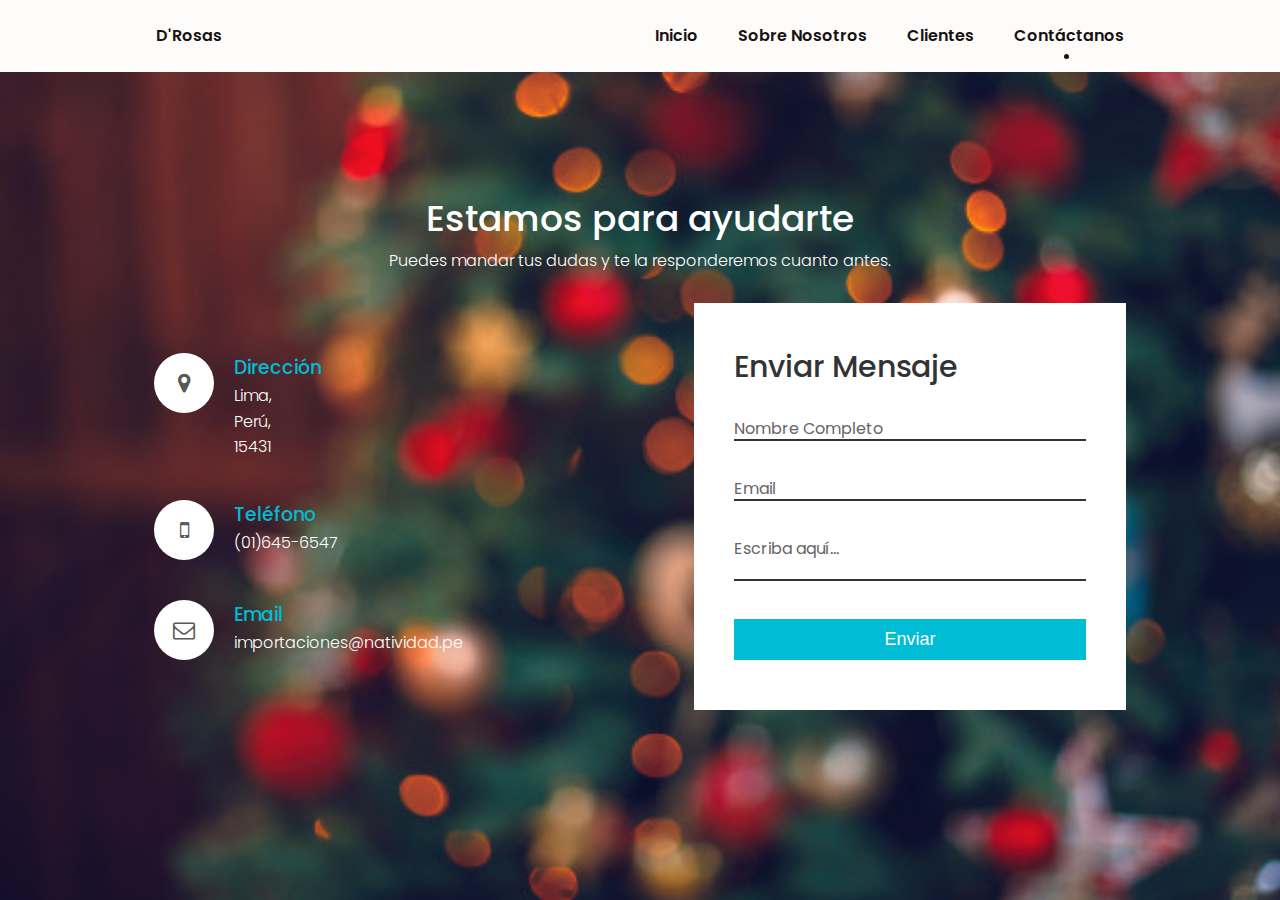
==== contact.html @ 264bf9b5 "first commit" ====
<!DOCTYPE html>
<html lang="es">

<head>
    <meta charset="UTF-8">
    <meta name="viewport" content="width=device-width, initial-scale=1.0">
    <title>Contacta con Nosotros</title>
    <link rel="stylesheet" href="https://stackpath.bootstrapcdn.com/font-awesome/4.7.0/css/font-awesome.min.css" integrity="sha384-wvfXpqpZZVQGK6TAh5PVlGOfQNHSoD2xbE+QkPxCAFlNEevoEH3Sl0sibVcOQVnN" crossorigin="anonymous">
    <link rel="stylesheet" href="assets/css/main.css">
    <link rel="stylesheet" href="assets/css/responsive.css">
</head>

<body>
    <!--========== HEADER ==========-->
    <header class="l-header" id="header">
        <nav class="nav bd-container">
            <a href="#" class="nav__logo">D'Rosas</a>
            <div class="nav__menu" id="nav-menu">
                <ul class="nav__list">
                    <li class="nav__item"><a href="index.html" class="nav__link">Inicio</a></li>
                    <li class="nav__item"><a href="#" class="nav__link">Sobre Nosotros</a></li>
                    <li class="nav__item"><a href="#" class="nav__link">Clientes</a></li>
                    <li class="nav__item"><a href="contact.html" class="nav__link active-link">Contáctanos</a></li>
                </ul>
            </div>
        </nav>
    </header>
    <section class="contact">
        <div class="content">
            <h2>Estamos para ayudarte</h2>
            <p>Puedes mandar tus dudas y te la responderemos cuanto antes.</p>
        </div>
        <div class="container">
            <div class="contact-info">
                <div class="box">
                    <div class="icon"><i class="fa fa-map-marker" aria-hidden="true"></i></div>
                    <div class="text">
                        <h3>Dirección</h3>
                        <p>Lima,<br>Perú,<br>15431</p>
                    </div>
                </div>
                <div class="box">
                    <div class="icon"><i class="fa fa-mobile" aria-hidden="true"></i></div>
                    <div class="text">
                        <h3>Teléfono</h3>
                        <p>(01)645-6547</p>
                    </div>
                </div>
                <div class="box">
                    <div class="icon"><i class="fa fa-envelope-o" aria-hidden="true"></i></div>
                    <div class="text">
                        <h3>Email</h3>
                        <p>importaciones@natividad.pe</p>
                    </div>
                </div>
            </div>
            <div class="contact-form">
                <form>
                    <h2>Enviar Mensaje</h2>
                    <div class="input-box">
                        <input type="text" name="" required="required">
                        <span>Nombre Completo</span>
                    </div>
                    <div class="input-box">
                        <input type="text" name="" required="required">
                        <span>Email</span>
                    </div>
                    <div class="input-box">
                        <textarea required="required"></textarea>
                        <span>Escriba aquí...</span>
                    </div>
                    <div class="input-box">
                        <input type="submit" name="" value="Enviar">
                    </div>
                </form>
            </div>
        </div>
    </section>
</body>

</html>
---- assets/css/main.css ----
/*===== GOOGLE FONTS =====*/
@import url('https://fonts.googleapis.com/css2?family=Poppins:wght@400;600;700&display=swap');

/*===== VARIABLES CSS =====*/
:root {
    --header-height: 3rem;

    /*========== Colors ==========*/
    --first-color: #DA2535;
    --first-color-alt: #C42130;
    --first-color-send: #DE3B49;
    --title-color: #161212;
    --text-color: #5B5757;
    --text-color-light: #8F8A8A;
    --body-color: #FEFBFB;
    --container-color: #FFF;

    /*========== Font and typography ==========*/
    --body-font: 'Poppins', sans-serif;
    --biggest-font-size: 2rem;
    --h2-font-size: 1.25rem;
    --h3-font-size: 1.125rem;
    --normal-font-size: .938rem;
    --small-font-size: .813rem;

    /*========== Font weight ==========*/
    --font-semi-bold: 600;
    --font-bold: 700;

    /*========== Margenes ==========*/
    --mb-1: .5rem;
    --mb-2: 1rem;
    --mb-3: 1.5rem;
    --mb-4: 2rem;
    --mb-5: 2.5rem;
    --mb-6: 3rem;
    /*========== z index ==========*/

    --z-tooltip: 10;
    --z-fixed: 100;
}

/*========== BASE ==========*/
*,
::before,
::after {
    box-sizing: border-box;
}

html {
    scroll-behavior: smooth;
}

/*========== Variables Dark theme ==========*/
body.dark-theme {
    --first-color-send: #161212;
    --title-color: #F3F1F1;
    --text-color: #D1C7C8;
    --body-color: #251D1E;
    --container-color: #302728;
}

/*========== Button Dark/Light ==========*/
.change-theme {
    position: absolute;
    right: 1.5rem;
    top: 2.2rem;
    display: flex;
    color: var(--title-color);
    font-size: 2rem;
    cursor: pointer;
}

body {
    margin: var(--header-height) 0 0 0;
    font-family: var(--body-font);
    font-size: var(--normal-font-size);
    background-color: var(--body-color);
    color: var(--text-color);
    line-height: 1.6;
}

h1,
h2,
h3,
ul,
p {
    margin: 0;
}

h1,
h2,
h3 {
    font-weight: var(--font-semi-bold);
    color: var(--title-color);
}

ul {
    padding: 0;
    list-style: none;
}

a {
    text-decoration: none;
}

img {
    max-width: 100%;
    height: auto;
}

/*========== CLASS CSS ==========*/
.section {
    padding: 4rem 0 2rem;
}

/*========== LAYOUT ==========*/
.l-main {
    overflow: hidden;
}

.bd-container {
    max-width: 968px;
    width: calc(100% - 3rem);
    margin-left: var(--mb-3);
    margin-right: var(--mb-3);
}

.bd-grid {
    display: grid;
    gap: 1.5rem;
}

.l-header {
    width: 100%;
    position: fixed;
    top: 0;
    left: 0;
    z-index: var(--z-fixed);
    background-color: var(--body-color);
}

/*========== NAV ==========*/
.nav {
    height: var(--header-height);
    display: flex;
    justify-content: space-between;
    align-items: center;
}

@media screen and (max-width: 768px) {
    .nav__menu {
        position: fixed;
        top: -100%;
        left: 0;
        right: 0;
        width: 90%;
        margin: 0 auto;
        padding: 2.5rem 0 0;
        text-align: center;
        background-color: var(--body-color);
        transition: .4s;
        box-shadow: 0 0 4px rgba(0, 0, 0, .1);
        border-radius: 2rem;
        z-index: var(--z-fixed);
    }
}

.nav__item {
    margin-bottom: var(--mb-3);
}

.nav__link,
.nav__logo,
.nav__toggle {
    color: var(--title-color);
    font-weight: var(--font-semi-bold);
}

.nav__logo:hover {
    color: var(--first-color);
}

.nav__link {
    transition: .3s;
}

.nav__link:hover {
    color: var(--first-color);
}

.nav__toggle {
    font-size: 1.3rem;
    cursor: pointer;
}

/* ACTIVE MENU LINK */
.active-link {
    position: relative;
}

.active-link::before {
    content: '';
    position: absolute;
    bottom: -.75rem;
    left: 45%;
    width: 5px;
    height: 5px;
    background-color: var(--title-color);
    border-radius: 50%;
}

/*========== HOME ==========*/
.home__container {
    row-gap: .5rem;
}

.home__img {
    width: 280px;
    justify-self: center;
}

.home__title {
    font-size: var(--biggest-font-size);
    font-weight: var(--font-bold);
    margin-bottom: var(--mb-2);
}

.home__description {
    margin-bottom: var(--mb-3);
}

/*========== BUTTONS ==========*/
.button {
    display: inline-block;
    background-color: var(--first-color);
    color: #fff;
    padding: 1rem 1.5rem;
    border-radius: .5rem;
    font-weight: var(--font-semi-bold);
    transition: .3s;
}

.button:hover {
    background-color: var(--first-color-alt);
}

.button-link {
    background: none;
    padding: 0;
    color: var(--first-color);
}

.button-link:hover {
    background-color: transparent;
    color: var(--first-color-alt);
}

/*========== FOOTER ==========*/
.footer__container {
    grid-template-columns: repeat(auto-fit, minmax(220px, 1fr));
}

.footer__logo {
    color: var(--title-color);
}

.footer__title {
    margin-bottom: var(--mb-2);
}

.footer__logo,
.footer__title {
    font-size: var(--h3-font-size);
}

.footer__link {
    display: inline-block;
    margin-bottom: .75rem;
    color: var(--text-color);
}

.footer__link:hover {
    color: var(--first-color);
}

.footer__social {
    font-size: 1.5rem;
    color: var(--title-color);
    margin-right: var(--mb-3);
}

.footer__social:hover {
    color: var(--first-color);
}

.footer__copy {
    text-align: center;
    font-size: var(--small-font-size);
    color: var(--text-color-light);
    margin-top: 4rem;
}

/* Sección Metodo de Pago */
.payment {
    font-family: 'Lato', sans-serif;
    display: flex;
    justify-content: center;
    align-items: center;
    min-height: 100vh;
    background-color: #1c1c25;
}

.payment::before {
    content: '';
    position: absolute;
    top: -50%;
    left: 20%;
    width: 600px;
    height: 600px;
    background: linear-gradient(#f00, rgb(209, 16, 16));
    border-radius: 50%;
}

.ball::before {
    content: '';
    position: absolute;
    bottom: -50%;
    left: 40%;
    width: 600px;
    height: 600px;
    background: linear-gradient(#f00, rgb(209, 16, 16));
    border-radius: 50%;
}

.container-pay {
    width: 90%;
    max-width: 1000px;
    padding: 40px 20px;
    margin: auto;
    display: flex;
    flex-direction: column;
    align-items: center;
}

/* ---------- Estilos Generales de las cards ----------*/
.card {
    width: 100%;
    max-width: 550px;
    position: relative;
    color: #fff;
    transition: .3s ease all;
    transform: rotateY(0deg);
    transform-style: preserve-3d;
    cursor: pointer;
    z-index: 2;
}

.card.active {
    transform: rotateY(180deg);
}

.card>div {
    padding: 30px;
    border-radius: 15px;
    min-height: 315px;
    display: flex;
    flex-direction: column;
    justify-content: space-between;
    box-shadow: 0 10px 10px 0 rgba(90, 116, 148, 0.3);
}

/* ---------- card lead ----------*/

.card .lead {
    width: 100%;
    background: #282830;
    background-size: cover;
}

.lead .logo-marca {
    text-align: right;
    min-height: 50px;
}

.lead .logo-marca img {
    width: 100%;
    height: 100%;
    object-fit: cover;
    max-width: 80px;
}

.lead .chip {
    width: 100%;
    max-width: 50px;
    margin-bottom: 20px;
}

.lead .group .label {
    font-size: 16px;
    color: #7d8994;
    margin-bottom: 5px;
}

.lead .group .number,
.lead .group .name,
.lead .group .expiration {
    color: #fff;
    font-size: 22px;
    text-transform: uppercase;
}

.lead .flexbox {
    display: flex;
    justify-content: space-between;
    margin-top: 20px;
}

/* ---------- card rear ----------*/
.rear {
    background: #282830;
    background-size: cover;
    position: absolute;
    top: 0;
    transform: rotateY(180deg);
    backface-visibility: hidden;
}

.rear .magnetic-bar {
    height: 60px;
    background: #000;
    width: 100%;
    position: absolute;
    top: 30px;
    left: 0;
}

.rear .data {
    margin-top: 90px;
    display: flex;
    justify-content: space-between;
}

.rear .data p {
    margin-bottom: 5px;
}

.rear .data #firm {
    width: 70%;
}

.rear .data #firm .firm {
    height: 40px;
    background: repeating-linear-gradient(skyblue 0, skyblue 5px, orange 5px, orange 10px);
}

.rear .data #firm .firm p {
    line-height: 40px;
    font-family: 'Liu Jian Mao Cao', cursive;
    color: #000;
    font-size: 30px;
    padding: 0 10px;
    text-transform: capitalize;
}

.rear .data #ccv {
    width: 20%;
}

.rear .data #ccv .ccv {
    background: #fff;
    height: 40px;
    color: #000;
    padding: 10px;
    text-align: center;
}

.rear .info-pay {
    font-size: 14px;
    line-height: 24px;
}


/* ---------- Contenedor Boton ----------*/
.container-btn .btn-open-form {
    width: 50px;
    height: 50px;
    font-size: 20px;
    line-height: 20px;
    background: #d22323;
    color: #fff;
    position: relative;
    top: -25px;
    z-index: 3;
    border-radius: 100%;
    box-shadow: -5px 4px 8px rgba(182, 24, 24, 0.4);
    padding: 5px;
    transition: all .2s ease;
    border: none;
    cursor: pointer;
}

.container-btn .btn-open-form:hover {
    background: #b11818;
}

.container-btn .btn-open-form.active {
    transform: rotate(45deg);
}

/* ---------- form card ----------*/
.form-card {
    background: #fff;
    width: 100%;
    max-width: 700px;
    padding: 150px 30px 30px 30px;
    border-radius: 10px;
    position: relative;
    top: -150px;
    z-index: 1;
    clip-path: polygon(0 0, 100% 0, 100% 0, 0 0);
    transition: clip-path .3s ease-out;
}

.form-card.active {
    clip-path: polygon(0 0, 100% 0, 100% 100%, 0 100%);
}

.form-card label {
    display: block;
    color: #7d8994;
    margin-bottom: 5px;
    font-size: 16px;
}

.form-card input,
.form-card select,
.btn-send {
    border: 2px solid #CED6E0;
    font-size: 18px;
    height: 50px;
    width: 100%;
    padding: 5px 12px;
    transition: .3s ease all;
    border-radius: 5px;
}

.form-card input:hover,
.form-card select:hover {
    border: 2px solid #93BDED;
}

.form-card input:focus,
.form-card select:focus {
    outline: rgb(4, 4, 4);
    box-shadow: 1px 7px 10px -5px rgba(90, 116, 148, 0.3);
}

.form-card input {
    margin-bottom: 20px;
    text-transform: uppercase;
}

.form-card .flexbox {
    display: flex;
    justify-content: space-between;
}

.form-card .expires {
    width: 100%;
}

.form-card .ccv {
    min-width: 100px;
}

.form-card .group-select {
    width: 100%;
    margin-right: 15px;
    position: relative;
}

.form-card select {
    -webkit-appearance: none;
}

.form-card .group-select i {
    position: absolute;
    color: #CED6E0;
    top: 18px;
    right: 15px;
    transition: .3s ease all;
}

.form-card .group-select:hover i {
    color: #93bfed;
}

.form-card .btn-send {
    border: none;
    padding: 10px;
    font-size: 22px;
    color: #fff;
    background: #d22323;
    box-shadow: 2px 2px 10px 0px rgba(212, 0, 0, 0.4);
    cursor: pointer;
}

.form-card .btn-send:hover {
    background: #b11818;
}

/* Sección Contacto */
.contact {
    position: relative;
    min-height: 100vh;
    padding: 50px 100px;
    display: flex;
    justify-content: center;
    align-items: center;
    flex-direction: column;
    background: url(/assets/img/bg.jpg);
    background-size: cover;
}

.contact .content {
    max-width: 800px;
    text-align: center;
}

.contact .content h2 {
    font-size: 36px;
    font-weight: 500;
    color: #fff;
}

.contact .content p {
    font-weight: 300;
    color: #fff;
}

.container {
    width: 100%;
    display: flex;
    justify-content: center;
    align-items: center;
    margin-top: 30px;
}

.container .contact-info {
    width: 50%;
    display: flex;
    flex-direction: column
}

.container .contact-info .box {
    position: relative;
    padding: 20px 0;
    display: flex;
}

.container .contact-info .box .icon {
    min-width: 60px;
    height: 60px;
    background: #fff;
    display: flex;
    justify-content: center;
    align-items: center;
    border-radius: 50%;
    font-size: 22px;
}

.container .contact-info .box .text {
    display: flex;
    margin-left: 20px;
    font-size: 16px;
    color: #fff;
    flex-direction: column;
    font-weight: 300;
}

.container .contact-info .box .text h3 {
    font-weight: 500;
    color: #00bcd4;
}

.contact-form {
    width: 40%;
    padding: 40px;
    background: #fff;
}

.contact-form h2 {
    font-size: 30px;
    color: #333;
    font-weight: 500;
}

.contact-form .input-box {
    position: relative;
    width: 100%;
    margin-top: 10px;
}

.contact-form .input-box input,
.contact-form .input-box textarea {
    width: 100%;
    padding: 5px 0;
    font-size: 16px;
    margin: 10px 0;
    border: none;
    border-bottom: 2px solid #333;
    outline: none;
    resize: none;
}

.contact-form .input-box span {
    position: absolute;
    left: 0;
    padding: 5px 0;
    font-size: 16px;
    margin: 10px 0;
    pointer-events: none;
    transition: 0.5s;
    color: #666;
}

.contact-form .input-box input:focus~span,
.contact-form .input-box input:valid~span,
.contact-form .input-box textarea:focus~span,
.contact-form .input-box textarea:valid~span {
    color: #e91e63;
    font-size: 12px;
    transform: translateY(-20px);
}

.contact-form .input-box input[type="submit"] {
    width: 100%;
    background: #00bcd4;
    color: #fff;
    border: none;
    cursor: pointer;
    padding: 10px;
    font-size: 18px;
}
---- assets/css/responsive.css ----
@media screen and (min-width: 968px) {
    :root {
        --biggest-font-size: 3rem;
        --h2-font-size: 1.75rem;
        --h3-font-size: 1.25rem;
        --normal-font-size: 1rem;
        --small-font-size: .875rem;
    }
}
@media screen and (min-width: 968px) {
    .bd-container {
        margin-left: auto;
        margin-right: auto;
    }

    .home__img {
        width: 469px;
    }

    .home__container {
        column-gap: 5rem;
    }
}
/*========== MEDIA QUERIES ==========*/

/* For full-screen images on small screens */
@media screen and (max-width: 359px) {
    .home__img {
        width: 100%;
    }
}

@media screen and (min-width: 576px) {

    .home__container {
        grid-template-columns: repeat(2, 1fr);
        align-items: center;
    }

    .home__container {
        padding: 5rem 0 0;
    }

    .home__img {
        order: 1;
    }

    .home__img {
        width: 100%;
    }
}

@media screen and (min-width: 768px) {
    body {
        margin: 0;
    }

    .section {
        padding-top: 7rem;
    }

    .nav {
        height: calc(var(--header-height) + 1.5rem);
    }

    .nav__list {
        display: flex;
        align-items: center;
    }

    .nav__item {
        margin-left: var(--mb-5);
        margin-bottom: 0;
    }

    .nav__toggle {
        display: none;
    }

    .change-theme {
        position: initial;
        margin-left: var(--mb-4);
    }

    .home__container {
        padding: 7rem 2rem 0;
    }
}
@media (max-width:991px) {
    .contact {
        padding: 50px;
    }

    .container {
        flex-direction: column;
    }

    .container .contact-info {
        margin-bottom: 40px;
    }

    .container .contact-info,
    .contact-form {
        width: 100%;
    }
}
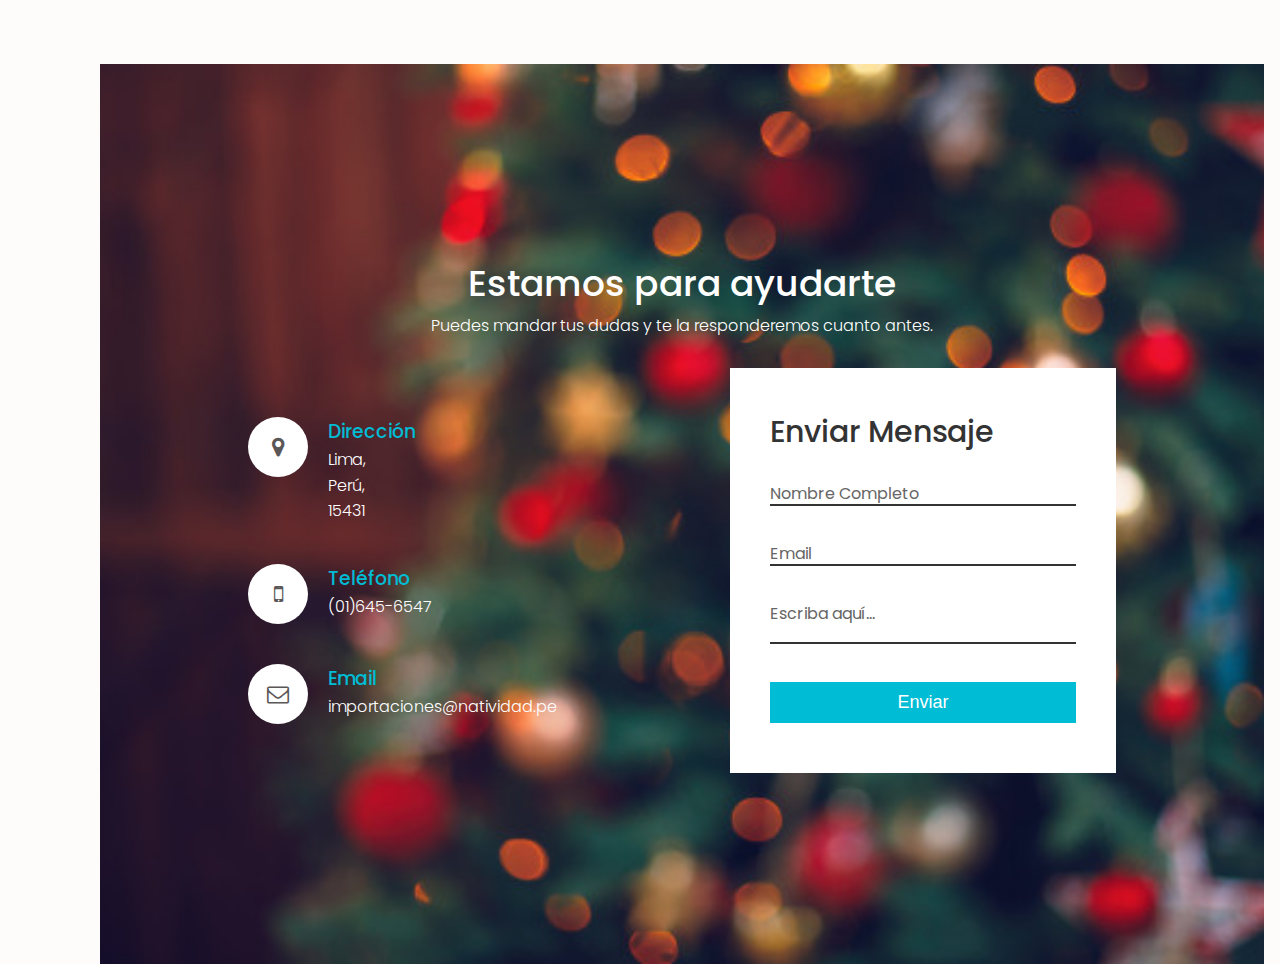
==== commit 22095265: "Guardando cambios" ====
--- a/contact.html
+++ b/contact.html
@@ -12,19 +12,7 @@
 
 <body>
     <!--========== HEADER ==========-->
-    <header class="l-header" id="header">
-        <nav class="nav bd-container">
-            <a href="#" class="nav__logo">D'Rosas</a>
-            <div class="nav__menu" id="nav-menu">
-                <ul class="nav__list">
-                    <li class="nav__item"><a href="index.html" class="nav__link">Inicio</a></li>
-                    <li class="nav__item"><a href="#" class="nav__link">Sobre Nosotros</a></li>
-                    <li class="nav__item"><a href="#" class="nav__link">Clientes</a></li>
-                    <li class="nav__item"><a href="contact.html" class="nav__link active-link">Contáctanos</a></li>
-                </ul>
-            </div>
-        </nav>
-    </header>
+
     <section class="contact">
         <div class="content">
             <h2>Estamos para ayudarte</h2>
--- a/assets/css/main.css
+++ b/assets/css/main.css
@@ -4,20 +4,26 @@
 /*===== VARIABLES CSS =====*/
 :root {
     --header-height: 3rem;
+    --nav-width: 68px;
 
     /*========== Colors ==========*/
     --first-color: #DA2535;
     --first-color-alt: #C42130;
     --first-color-send: #DE3B49;
+    --first-color-dark: #23004D;
+    --first-color-light: #A49EAC;
+    --first-color-lighten: #F2F2F2;
     --title-color: #161212;
     --text-color: #5B5757;
     --text-color-light: #8F8A8A;
     --body-color: #FEFBFB;
     --container-color: #FFF;
+    --white-color: #F7F6FB;
 
     /*========== Font and typography ==========*/
     --body-font: 'Poppins', sans-serif;
     --biggest-font-size: 2rem;
+    --h1-font-size: 1.5rem;
     --h2-font-size: 1.25rem;
     --h3-font-size: 1.125rem;
     --normal-font-size: .938rem;
@@ -35,9 +41,15 @@
     --mb-5: 2.5rem;
     --mb-6: 3rem;
     /*========== z index ==========*/
-
     --z-tooltip: 10;
     --z-fixed: 100;
+}
+
+@media screen and (min-width: 768px) {
+    :root {
+        --normal-font-size: 1rem;
+        --small-font-size: .875rem;
+    }
 }
 
 /*========== BASE ==========*/
@@ -72,12 +84,15 @@
 }
 
 body {
+    position: relative;
     margin: var(--header-height) 0 0 0;
+    padding: 0 1rem;
     font-family: var(--body-font);
     font-size: var(--normal-font-size);
     background-color: var(--body-color);
     color: var(--text-color);
     line-height: 1.6;
+    transition: .5s;
 }
 
 h1,
@@ -109,6 +124,193 @@
     height: auto;
 }
 
+/*===== LOGIN =====*/
+.login {
+    display: grid;
+    grid-template-columns: 100%;
+    height: 100vh;
+    margin-left: 1.5rem;
+    margin-right: 1.5rem;
+}
+
+.login__content {
+    display: grid;
+}
+
+.login__img {
+    justify-self: center;
+}
+
+.login__img img {
+    width: 310px;
+    margin-top: 1.5rem;
+}
+
+.login__forms {
+    position: relative;
+    height: 368px;
+}
+
+.login__registre,
+.login__create {
+    position: absolute;
+    bottom: 1rem;
+    width: 100%;
+    background-color: var(--first-color-lighten);
+    padding: 2rem 1rem;
+    border-radius: 1rem;
+    text-align: center;
+    box-shadow: 0 8px 20px rgba(35, 0, 77, .2);
+    animation-duration: .4s;
+    animation-name: animate-login;
+}
+
+@keyframes animate-login {
+    0% {
+        transform: scale(1, 1);
+    }
+
+    50% {
+        transform: scale(1.1, 1.1);
+    }
+
+    100% {
+        transform: scale(1, 1);
+    }
+}
+
+.login__title {
+    font-size: var(--h1-font-size);
+    margin-bottom: 2rem;
+}
+
+.login__box {
+    display: grid;
+    grid-template-columns: max-content 1fr;
+    column-gap: .5rem;
+    padding: 1.125rem 1rem;
+    background-color: #FFF;
+    margin-top: 1rem;
+    border-radius: .5rem;
+}
+
+.login__icon {
+    font-size: 1.5rem;
+    color: var(--first-color);
+}
+
+.login__input {
+    border: none;
+    outline: none;
+    font-size: var(--normal-font-size);
+    font-weight: 700;
+    color: var(--first-color-dark);
+}
+
+.login__input::placeholder {
+    font-size: var(--normal-font-size);
+    font-family: var(--body-font);
+    color: var(--first-color-light);
+}
+
+.login__forgot {
+    display: block;
+    width: max-content;
+    margin-left: auto;
+    margin-top: .5rem;
+    font-size: var(--small-font-size);
+    font-weight: 600;
+    color: var(--first-color-light);
+}
+
+.login__button {
+    display: block;
+    padding: 1rem;
+    margin: 2rem 0;
+    background-color: var(--first-color);
+    color: #FFF;
+    font-weight: 600;
+    text-align: center;
+    border-radius: .5rem;
+    transition: .3s;
+}
+
+.login__button:hover {
+    background-color: var(--first-color-dark);
+}
+
+.login__account,
+.login__signin,
+.login__signup {
+    font-weight: 600;
+    font-size: var(--small-font-size);
+}
+
+.login__account {
+    color: var(--first-color-dark);
+}
+
+.login__signin,
+.login__signup {
+    color: var(--first-color);
+    cursor: pointer;
+}
+
+.login__social {
+    margin-top: 2rem;
+}
+
+.login__social-icon {
+    font-size: 1.5rem;
+    color: var(--first-color-dark);
+    margin: 0 1.5rem;
+}
+
+/*Show login*/
+.block {
+    display: block;
+}
+
+/*Hidden login*/
+.none {
+    display: none;
+}
+
+/*===== HEADER =====*/
+.header {
+    width: 100%;
+    height: var(--header-height);
+    position: fixed;
+    top: 0;
+    left: 0;
+    display: flex;
+    align-items: center;
+    justify-content: space-between;
+    padding: 0 1rem;
+    background-color: var(--body-color);
+    z-index: var(--z-fixed);
+    transition: .5s;
+}
+
+.header__toggle {
+    color: var(--first-color);
+    font-size: 1.5rem;
+    cursor: pointer;
+}
+
+.header__img {
+    width: 35px;
+    height: 35px;
+    display: flex;
+    justify-content: center;
+    border-radius: 50%;
+    overflow: hidden;
+}
+
+.header__img img {
+    width: 40px;
+}
+
 /*========== CLASS CSS ==========*/
 .section {
     padding: 4rem 0 2rem;
@@ -140,74 +342,88 @@
     background-color: var(--body-color);
 }
 
-/*========== NAV ==========*/
+
+/*===== NAV =====*/
+.l-navbar {
+    position: fixed;
+    top: 0;
+    left: -30%;
+    width: var(--nav-width);
+    height: 100vh;
+    background-color: var(--first-color);
+    padding: .5rem 1rem 0 0;
+    transition: .5s;
+    z-index: var(--z-fixed);
+}
+
 .nav {
-    height: var(--header-height);
-    display: flex;
+    height: 100%;
+    display: flex;
+    flex-direction: column;
     justify-content: space-between;
+    overflow: hidden;
+}
+
+.nav__logo,
+.nav__link {
+    display: grid;
+    grid-template-columns: max-content max-content;
     align-items: center;
-}
-
-@media screen and (max-width: 768px) {
-    .nav__menu {
-        position: fixed;
-        top: -100%;
-        left: 0;
-        right: 0;
-        width: 90%;
-        margin: 0 auto;
-        padding: 2.5rem 0 0;
-        text-align: center;
-        background-color: var(--body-color);
-        transition: .4s;
-        box-shadow: 0 0 4px rgba(0, 0, 0, .1);
-        border-radius: 2rem;
-        z-index: var(--z-fixed);
-    }
-}
-
-.nav__item {
-    margin-bottom: var(--mb-3);
-}
-
-.nav__link,
-.nav__logo,
-.nav__toggle {
-    color: var(--title-color);
-    font-weight: var(--font-semi-bold);
-}
-
-.nav__logo:hover {
-    color: var(--first-color);
+    column-gap: 1rem;
+    padding: .5rem 0 .5rem 1.5rem;
+}
+
+.nav__logo {
+    margin-bottom: 2rem;
+}
+
+.nav__logo-icon {
+    font-size: 1.25rem;
+    color: var(--white-color);
+}
+
+.nav__logo-name {
+    color: var(--white-color);
+    font-weight: 700;
 }
 
 .nav__link {
+    position: relative;
+    color: var(--white-color);
+    margin-bottom: 1.5rem;
     transition: .3s;
 }
 
 .nav__link:hover {
-    color: var(--first-color);
-}
-
-.nav__toggle {
-    font-size: 1.3rem;
-    cursor: pointer;
-}
-
-/* ACTIVE MENU LINK */
-.active-link {
-    position: relative;
-}
-
-.active-link::before {
+    color: var(--white-color);
+}
+
+.nav__icon {
+    font-size: 1.25rem;
+}
+
+/*===== Mostrar el navbar mobile ===== */
+.show {
+    left: 0;
+}
+
+/*===== Añadir padding al body mobile =====*/
+.body-pd {
+    padding-left: calc(var(--nav-width) + 1rem);
+}
+
+/*===== Activated links =====*/
+.activated {
+    color: var(--white-color);
+}
+
+.activated::before {
     content: '';
     position: absolute;
-    bottom: -.75rem;
-    left: 45%;
-    width: 5px;
-    height: 5px;
-    background-color: var(--title-color);
-    border-radius: 50%;
+    left: 0;
+    width: 2px;
+    height: 32px;
+    background-color: var(--white-color);
 }
 
 /*========== HOME ==========*/
--- a/assets/css/responsive.css
+++ b/assets/css/responsive.css
@@ -7,6 +7,7 @@
         --small-font-size: .875rem;
     }
 }
+
 @media screen and (min-width: 968px) {
     .bd-container {
         margin-left: auto;
@@ -21,6 +22,7 @@
         column-gap: 5rem;
     }
 }
+
 /*========== MEDIA QUERIES ==========*/
 
 /* For full-screen images on small screens */
@@ -50,32 +52,17 @@
     }
 }
 
+/* ===== MEDIA QUERIES=====*/
 @media screen and (min-width: 768px) {
     body {
-        margin: 0;
+        margin: calc(var(--header-height) + 1rem) 0 0 0;
+        padding-left: calc(var(--nav-width) + 2rem);
     }
 
     .section {
         padding-top: 7rem;
     }
 
-    .nav {
-        height: calc(var(--header-height) + 1.5rem);
-    }
-
-    .nav__list {
-        display: flex;
-        align-items: center;
-    }
-
-    .nav__item {
-        margin-left: var(--mb-5);
-        margin-bottom: 0;
-    }
-
-    .nav__toggle {
-        display: none;
-    }
 
     .change-theme {
         position: initial;
@@ -85,7 +72,35 @@
     .home__container {
         padding: 7rem 2rem 0;
     }
+
+    .header {
+        height: calc(var(--header-height) + 1rem);
+        padding: 0 2rem 0 calc(var(--nav-width) + 2rem);
+    }
+
+    .header__img {
+        width: 40px;
+        height: 40px;
+    }
+
+    .header__img img {
+        width: 45px;
+    }
+
+    .l-navbar {
+        left: 0;
+        padding: 1rem 1rem 0 0;
+    }
+
+    .show {
+        width: calc(var(--nav-width) + 156px);
+    }
+
+    .body-pd {
+        padding-left: calc(var(--nav-width) + 188px);
+    }
 }
+
 @media (max-width:991px) {
     .contact {
         padding: 50px;
